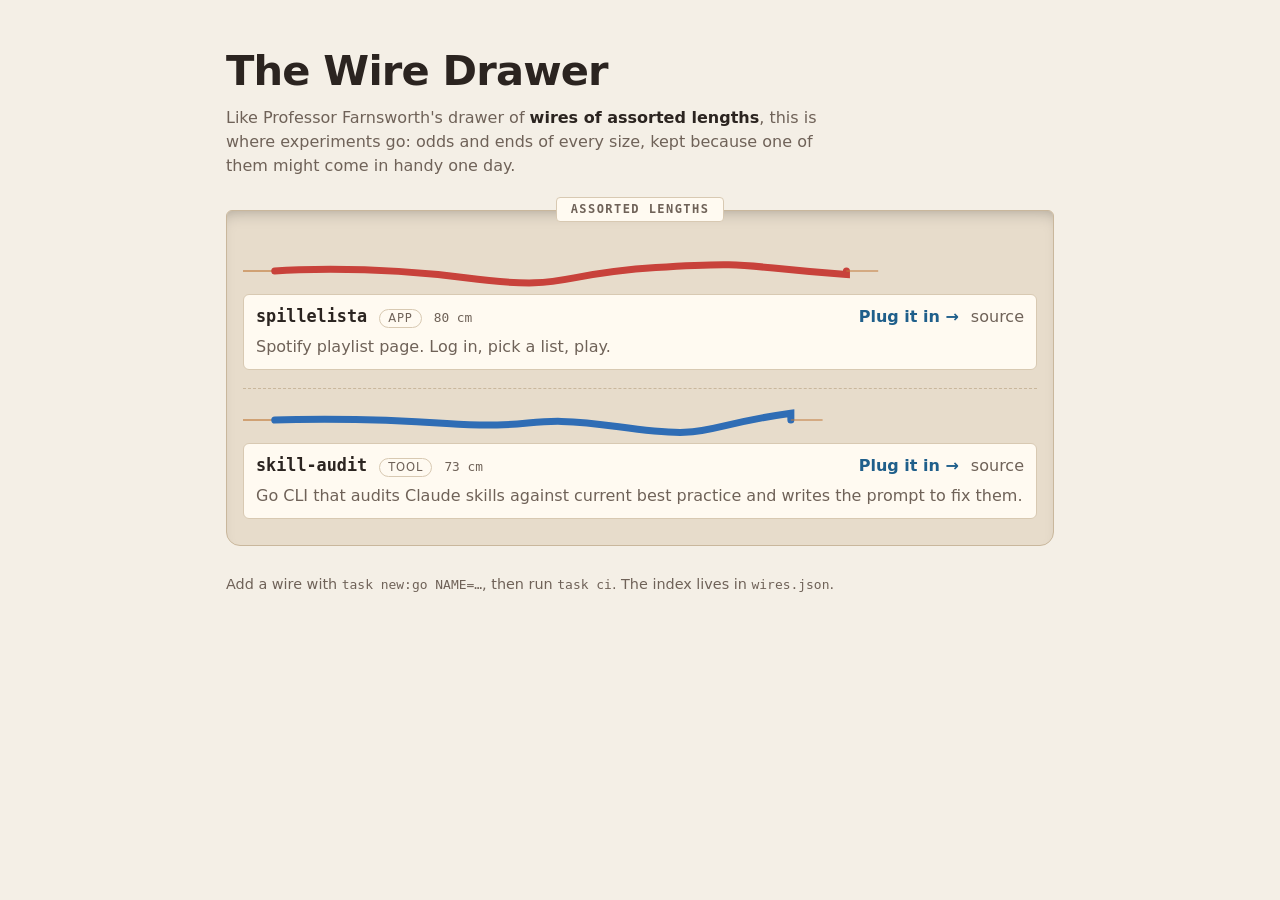
==== index.html @ 0642c1a3 "Reorganize into a monorepo of experiments ("the wire drawer") - apps/spillelista: the Spotify app, n" ====
<!DOCTYPE html>
<html lang="en">
<head>
  <meta charset="UTF-8" />
  <meta name="viewport" content="width=device-width, initial-scale=1" />
  <title>The Wire Drawer</title>
  <meta name="description" content="Experiments of assorted lengths, kept in a drawer in case they come in handy." />
  <style>
    :root {
      --bg: #f4efe6;
      --drawer: #e7dccb;
      --drawer-edge: #c9b79c;
      --text: #2b2420;
      --muted: #6f6258;
      --tag: #fffaf1;
      --tag-edge: #d8c9b2;
      --copper: #c27a3a;
      --link: #1f5f8b;
      --wire-app: #c8423b;
      --wire-tool: #2f6db5;
      --wire-other: #3b8a4a;
    }
    @media (prefers-color-scheme: dark) {
      :root:not([data-theme="light"]) {
        --bg: #17181b;
        --drawer: #222429;
        --drawer-edge: #34373e;
        --text: #ece6dd;
        --muted: #a39a90;
        --tag: #2a2c32;
        --tag-edge: #3d4048;
        --copper: #d99252;
        --link: #8cc4ec;
        --wire-app: #e0645c;
        --wire-tool: #5f97da;
        --wire-other: #64b273;
      }
    }
    :root[data-theme="dark"] {
      --bg: #17181b;
      --drawer: #222429;
      --drawer-edge: #34373e;
      --text: #ece6dd;
      --muted: #a39a90;
      --tag: #2a2c32;
      --tag-edge: #3d4048;
      --copper: #d99252;
      --link: #8cc4ec;
      --wire-app: #e0645c;
      --wire-tool: #5f97da;
      --wire-other: #64b273;
    }

    * { box-sizing: border-box; }
    body {
      margin: 0;
      background: var(--bg);
      color: var(--text);
      font: 16px/1.5 ui-sans-serif, system-ui, -apple-system, "Segoe UI", sans-serif;
    }
    main { max-width: 860px; margin: 0 auto; padding: 48px 16px 64px; }
    h1 { font-size: clamp(1.8rem, 5vw, 2.6rem); line-height: 1.1; margin: 0 0 12px; letter-spacing: -0.02em; }
    .lede { color: var(--muted); max-width: 60ch; margin: 0 0 32px; }
    .lede em { color: var(--text); font-style: normal; font-weight: 600; }

    .drawer {
      background: var(--drawer);
      border: 1px solid var(--drawer-edge);
      border-radius: 6px 6px 14px 14px;
      box-shadow: inset 0 10px 18px -12px rgba(0,0,0,.35);
      padding: 20px 16px 8px;
    }
    .drawer-label {
      display: block; width: max-content; margin: -34px auto 18px;
      padding: 2px 14px; background: var(--tag); border: 1px solid var(--tag-edge);
      border-radius: 4px; font: 600 .75rem/1.6 ui-monospace, SFMono-Regular, Menlo, monospace;
      letter-spacing: .12em; text-transform: uppercase; color: var(--muted);
    }
    ol { list-style: none; margin: 0; padding: 0; }
    li { padding: 14px 0 18px; border-top: 1px dashed var(--drawer-edge); }
    li:first-child { border-top: 0; }

    svg.wire { display: block; width: 100%; height: 34px; overflow: visible; }
    .tag {
      display: flex; flex-wrap: wrap; align-items: baseline; gap: 4px 12px;
      margin-top: 6px; padding: 10px 12px; background: var(--tag);
      border: 1px solid var(--tag-edge); border-radius: 6px;
    }
    .tag h2 { margin: 0; font: 600 1.05rem/1.3 ui-monospace, SFMono-Regular, Menlo, monospace; }
    .kind {
      font-size: .72rem; text-transform: uppercase; letter-spacing: .08em;
      color: var(--muted); border: 1px solid var(--tag-edge); border-radius: 999px; padding: 0 8px;
    }
    .tag p { flex-basis: 100%; margin: 2px 0 0; color: var(--muted); }
    .tag .links { margin-left: auto; display: flex; gap: 12px; }
    .tag a { color: var(--link); font-weight: 600; text-decoration: none; }
    .tag a.src { font-weight: 400; color: var(--muted); }
    .tag a:hover { text-decoration: underline; }
    .length { font: .8rem ui-monospace, SFMono-Regular, Menlo, monospace; color: var(--muted); }

    footer { margin-top: 28px; color: var(--muted); font-size: .9rem; }
    code { font-family: ui-monospace, SFMono-Regular, Menlo, monospace; font-size: .9em; }
    .empty { color: var(--muted); padding: 16px 0; }
  </style>
</head>
<body>
  <main>
    <h1>The Wire Drawer</h1>
    <p class="lede">
      Like Professor Farnsworth's drawer of <em>wires of assorted lengths</em>,
      this is where experiments go: odds and ends of every size,
      kept because one of them might come in handy one day.
    </p>

    <section class="drawer" aria-labelledby="drawer-label">
      <span class="drawer-label" id="drawer-label">Assorted lengths</span>
      <ol id="wires"><li class="empty">Rummaging…</li></ol>
    </section>

    <footer>
      Add a wire with <code>task new:go NAME=…</code>, then run <code>task ci</code>.
      The index lives in <code>wires.json</code>.
    </footer>
  </main>

  <script>
    // A deterministic "length" per wire, so each one looks the same on every visit.
    function hash(s) {
      let h = 2166136261;
      for (const c of s) h = Math.imul(h ^ c.codePointAt(0), 16777619);
      return h >>> 0;
    }

    const SVG = 'http://www.w3.org/2000/svg';
    function el(tag, attrs, ns) {
      const n = ns ? document.createElementNS(ns, tag) : document.createElement(tag);
      for (const [k, v] of Object.entries(attrs || {})) n.setAttribute(k, v);
      return n;
    }

    // A slightly kinked insulated wire with stripped copper ends.
    function wire(name, kind) {
      const h = hash(name);
      const len = 45 + (h % 50);               // percent of the drawer width
      const bends = 2 + (h >> 8) % 3;
      const svg = el('svg', { class: 'wire', viewBox: '0 0 100 10', preserveAspectRatio: 'none', 'aria-hidden': 'true' }, SVG);
      let d = 'M 4 5';
      for (let i = 1; i <= bends; i++) {
        const x = 4 + (len - 8) * i / bends;
        const y = 5 + (((h >> (i * 3)) % 5) - 2);
        d += ` S ${x - (len / bends) / 2} ${10 - y} ${x} ${y}`;
      }
      const end = len - 4;
      const color = `var(--wire-${kind === 'app' || kind === 'tool' ? kind : 'other'})`;
      svg.append(
        el('line', { x1: 0, y1: 5, x2: 4, y2: 5, stroke: 'var(--copper)', 'stroke-width': 1.2, 'vector-effect': 'non-scaling-stroke' }, SVG),
        el('path', { d: d + ` L ${end} 5`, fill: 'none', stroke: color, 'stroke-width': 7, 'stroke-linecap': 'round', 'vector-effect': 'non-scaling-stroke' }, SVG),
        el('line', { x1: end, y1: 5, x2: len, y2: 5, stroke: 'var(--copper)', 'stroke-width': 1.2, 'vector-effect': 'non-scaling-stroke' }, SVG),
      );
      return { svg, len };
    }

    function render(data) {
      const list = document.getElementById('wires');
      list.replaceChildren();
      if (!data.wires?.length) {
        list.append(Object.assign(el('li', { class: 'empty' }), { textContent: 'The drawer is empty. Go make something.' }));
        return;
      }
      for (const w of data.wires) {
        const li = el('li');
        const { svg, len } = wire(w.name, w.kind);
        const tag = el('div', { class: 'tag' });
        const h2 = Object.assign(el('h2'), { textContent: w.name });
        const kind = Object.assign(el('span', { class: 'kind' }), { textContent: w.kind });
        const size = Object.assign(el('span', { class: 'length' }), { textContent: `${len} cm` });
        const source = `${data.repo}/tree/main/${w.path}`;
        const links = el('span', { class: 'links' });
        if (w.href) links.append(Object.assign(el('a', { href: w.href }), { textContent: 'Plug it in →' }));
        links.append(Object.assign(el('a', { href: source, class: 'src' }), { textContent: 'source' }));
        const p = Object.assign(el('p'), { textContent: w.blurb });
        tag.append(h2, kind, size, links, p);
        li.append(svg, tag);
        list.append(li);
      }
    }

    fetch(new URL('wires.json', document.baseURI))
      .then(r => { if (!r.ok) throw new Error(r.status); return r.json(); })
      .then(render)
      .catch(() => {
        document.getElementById('wires').replaceChildren(Object.assign(el('li', { class: 'empty' }),
          { textContent: 'Could not open the drawer (wires.json). Serve the repo over HTTP: task serve' }));
      });
  </script>
</body>
</html>
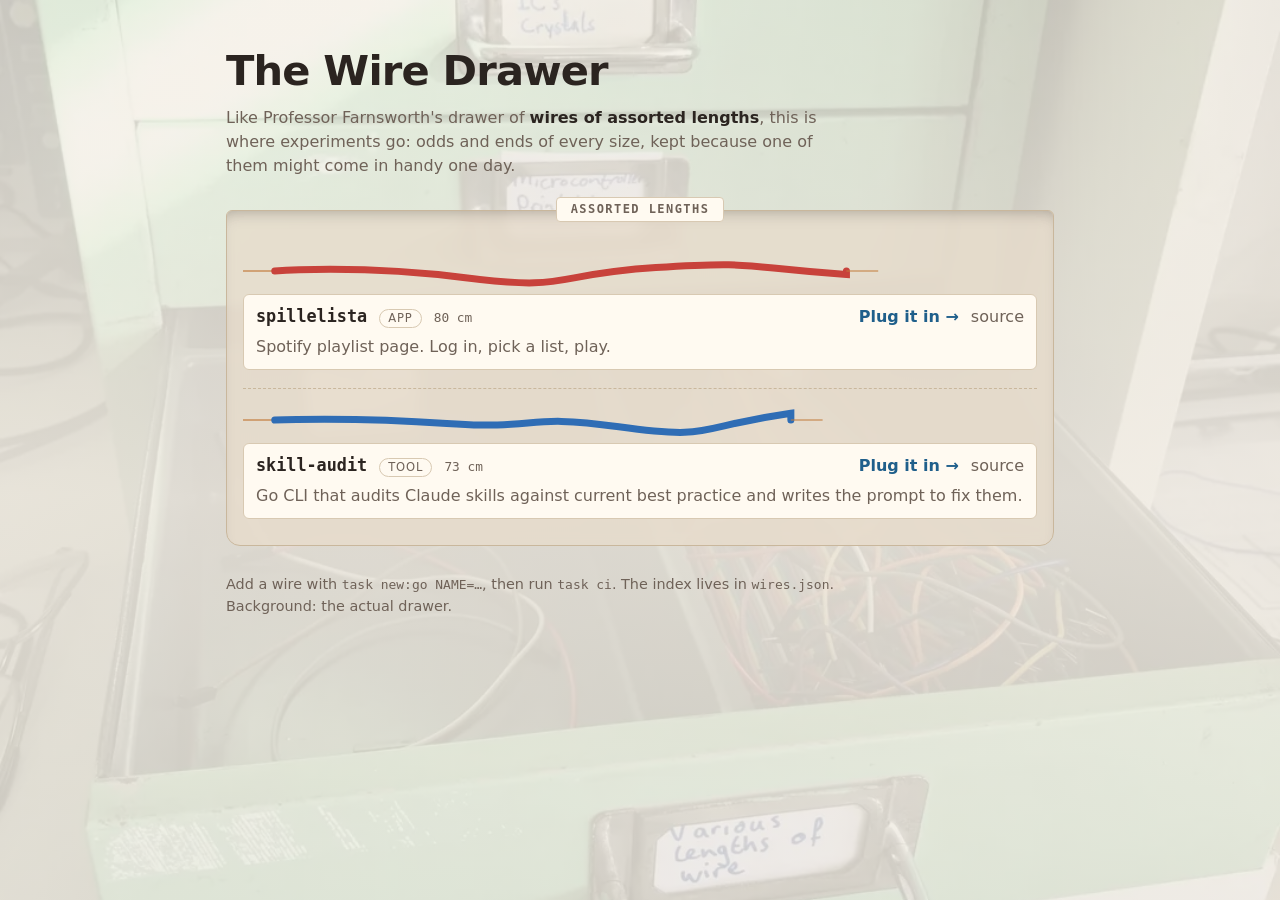
==== commit c77c3434: "Use the real wire drawer photo as the landing page background The photo (cropped to the drawer, meta" ====
--- a/index.html
+++ b/index.html
@@ -19,6 +19,8 @@
       --wire-app: #c8423b;
       --wire-tool: #2f6db5;
       --wire-other: #3b8a4a;
+      --veil: linear-gradient(180deg, rgba(244,239,230,.80), rgba(244,239,230,.90) 55%, rgba(244,239,230,.82));
+      --drawer-glass: rgba(231,220,203,.78);
     }
     @media (prefers-color-scheme: dark) {
       :root:not([data-theme="light"]) {
@@ -34,6 +36,8 @@
         --wire-app: #e0645c;
         --wire-tool: #5f97da;
         --wire-other: #64b273;
+        --veil: linear-gradient(180deg, rgba(23,24,27,.80), rgba(23,24,27,.90) 55%, rgba(23,24,27,.84));
+        --drawer-glass: rgba(34,36,41,.80);
       }
     }
     :root[data-theme="dark"] {
@@ -49,6 +53,8 @@
       --wire-app: #e0645c;
       --wire-tool: #5f97da;
       --wire-other: #64b273;
+      --veil: linear-gradient(180deg, rgba(23,24,27,.80), rgba(23,24,27,.90) 55%, rgba(23,24,27,.84));
+      --drawer-glass: rgba(34,36,41,.80);
     }
 
     * { box-sizing: border-box; }
@@ -58,13 +64,24 @@
       color: var(--text);
       font: 16px/1.5 ui-sans-serif, system-ui, -apple-system, "Segoe UI", sans-serif;
     }
+    /* The real drawer, dimmed behind everything. */
+    body::before, body::after { content: ""; position: fixed; inset: 0; pointer-events: none; }
+    body::before {
+      z-index: -2;
+      background: url("assets/drawer.webp") center 78% / cover no-repeat;
+      filter: saturate(.85);
+    }
+    body::after { z-index: -1; background: var(--veil); }
+
     main { max-width: 860px; margin: 0 auto; padding: 48px 16px 64px; }
     h1 { font-size: clamp(1.8rem, 5vw, 2.6rem); line-height: 1.1; margin: 0 0 12px; letter-spacing: -0.02em; }
     .lede { color: var(--muted); max-width: 60ch; margin: 0 0 32px; }
     .lede em { color: var(--text); font-style: normal; font-weight: 600; }
 
     .drawer {
-      background: var(--drawer);
+      background: var(--drawer-glass);
+      -webkit-backdrop-filter: blur(6px);
+      backdrop-filter: blur(6px);
       border: 1px solid var(--drawer-edge);
       border-radius: 6px 6px 14px 14px;
       box-shadow: inset 0 10px 18px -12px rgba(0,0,0,.35);
@@ -120,6 +137,7 @@
     <footer>
       Add a wire with <code>task new:go NAME=…</code>, then run <code>task ci</code>.
       The index lives in <code>wires.json</code>.
+      <br />Background: the actual drawer.
     </footer>
   </main>
 
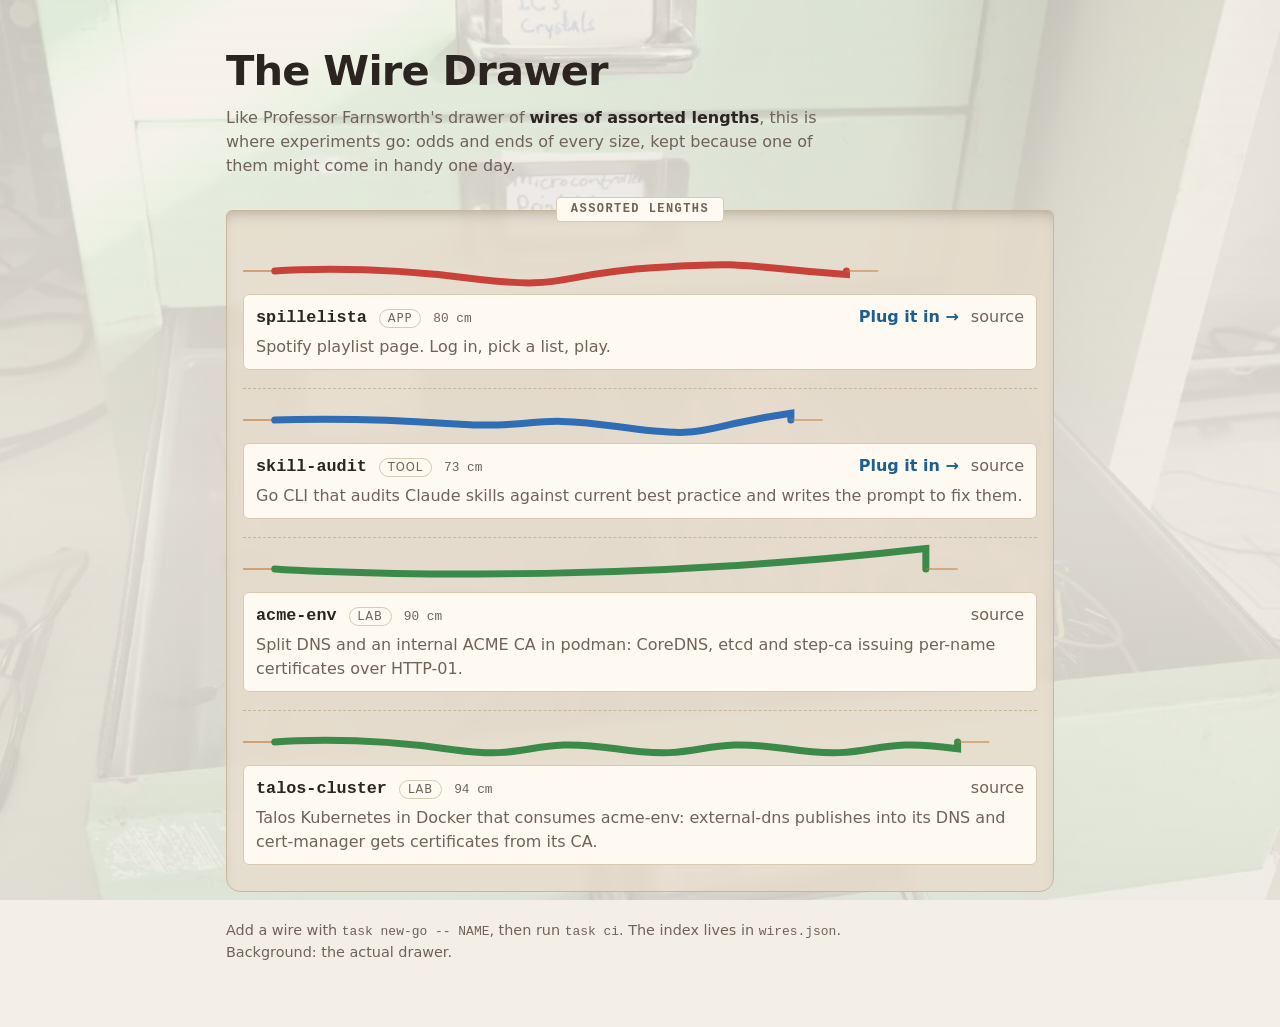
==== commit fc8a17a9: "Docs in the style of incusdev-vm; same-node pod DNS: br_netfilter, not UDP Docs, following docs/writ" ====
--- a/index.html
+++ b/index.html
@@ -135,7 +135,7 @@
     </section>
 
     <footer>
-      Add a wire with <code>task new:go NAME=…</code>, then run <code>task ci</code>.
+      Add a wire with <code>task new-go -- NAME</code>, then run <code>task ci</code>.
       The index lives in <code>wires.json</code>.
       <br />Background: the actual drawer.
     </footer>
